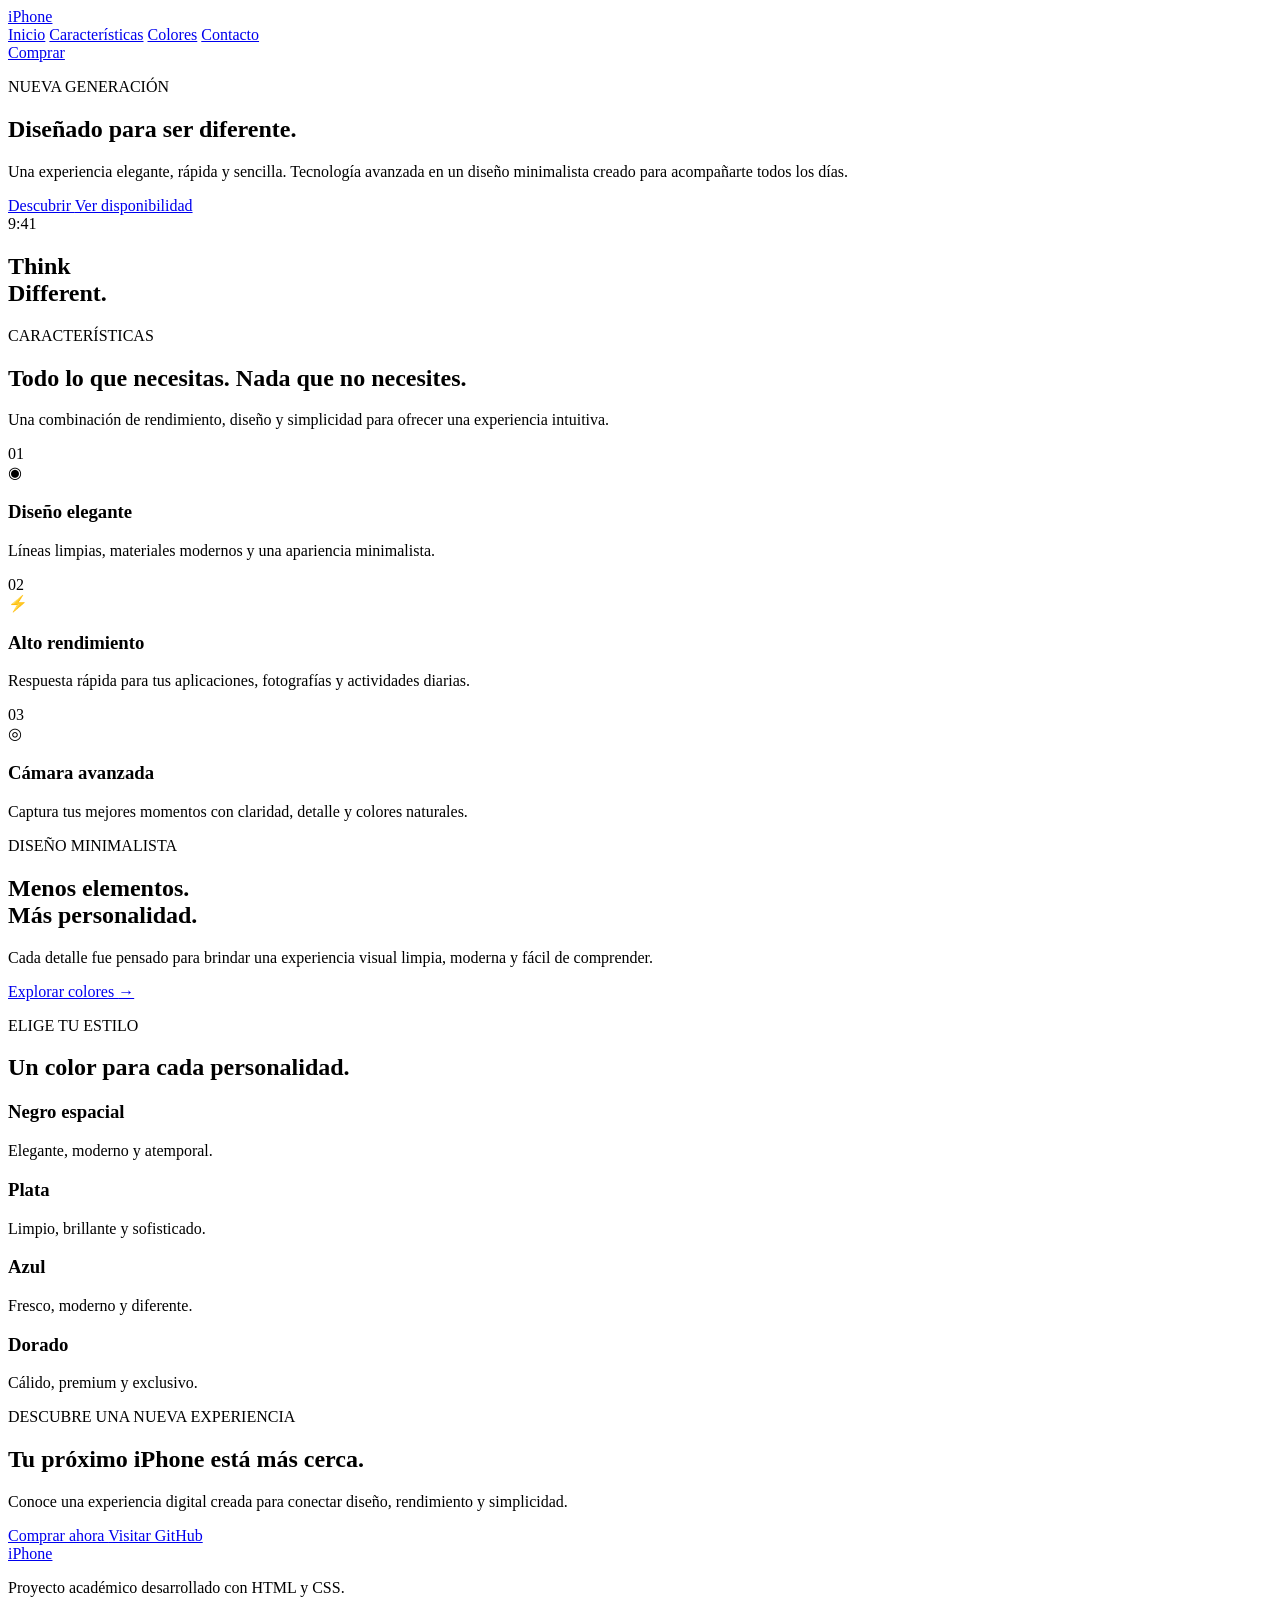
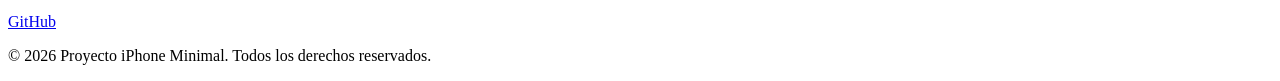
==== index 22.14.45.html @ 45d83fbd "Add files via upload" ====
<!DOCTYPE html>
<html lang="es">

<head>
    <meta charset="UTF-8">

    <meta
        name="viewport"
        content="width=device-width, initial-scale=1.0"
    >

    <meta
        name="description"
        content="Página web minimalista de presentación de iPhone desarrollada con HTML y CSS."
    >

    <title>iPhone | Diseño minimalista</title>

    <!-- Tipografía -->
    <link rel="preconnect" href="https://fonts.googleapis.com">

    <link
        rel="preconnect"
        href="https://fonts.gstatic.com"
        crossorigin
    >

    <link
        href="https://fonts.googleapis.com/css2?family=Inter:wght@400;500;600;700;800&display=swap"
        rel="stylesheet"
    >

    <!-- Conexión correcta con el CSS -->
    <link rel="stylesheet" href="estilos.css">
</head>

<body>

    <!-- Encabezado -->
    <header class="encabezado">

        <div class="contenedor navegacion">

            <a href="#inicio" class="logo">
                iPhone
            </a>

            <nav class="menu">
                <a href="#inicio">Inicio</a>
                <a href="#caracteristicas">Características</a>
                <a href="#colores">Colores</a>
                <a href="#contacto">Contacto</a>
            </nav>

            <a href="#comprar" class="boton boton-pequeno">
                Comprar
            </a>

        </div>

    </header>


    <main>

        <!-- Portada -->
        <section class="hero" id="inicio">

            <div class="contenedor contenido-hero">

                <div class="texto-hero">

                    <p class="etiqueta">
                        NUEVA GENERACIÓN
                    </p>

                    <h1>
                        Diseñado para
                        <span>ser diferente.</span>
                    </h1>

                    <p class="descripcion">
                        Una experiencia elegante, rápida y sencilla.
                        Tecnología avanzada en un diseño minimalista
                        creado para acompañarte todos los días.
                    </p>

                    <div class="botones">

                        <a href="#caracteristicas" class="boton boton-principal">
                            Descubrir
                        </a>

                        <a href="#comprar" class="boton boton-secundario">
                            Ver disponibilidad
                        </a>

                    </div>

                </div>


                <!-- iPhone creado únicamente con CSS -->
                <div class="contenedor-telefono">

                    <div class="circulo-fondo"></div>

                    <div class="telefono">

                        <div class="boton-lateral boton-volumen-uno"></div>
                        <div class="boton-lateral boton-volumen-dos"></div>

                        <div class="pantalla">

                            <div class="isla-dinamica"></div>

                            <div class="contenido-pantalla">

                                <span>9:41</span>

                                <h2>
                                    Think<br>
                                    Different.
                                </h2>

                                <div class="linea-pantalla"></div>

                            </div>

                        </div>

                    </div>

                </div>

            </div>

        </section>


        <!-- Características -->
        <section class="seccion caracteristicas" id="caracteristicas">

            <div class="contenedor">

                <div class="encabezado-seccion">

                    <p class="etiqueta">
                        CARACTERÍSTICAS
                    </p>

                    <h2>
                        Todo lo que necesitas.
                        Nada que no necesites.
                    </h2>

                    <p>
                        Una combinación de rendimiento, diseño y simplicidad
                        para ofrecer una experiencia intuitiva.
                    </p>

                </div>


                <div class="cuadricula-tarjetas">

                    <article class="tarjeta">

                        <span class="numero">01</span>

                        <div class="icono">◉</div>

                        <h3>Diseño elegante</h3>

                        <p>
                            Líneas limpias, materiales modernos y una
                            apariencia minimalista.
                        </p>

                    </article>


                    <article class="tarjeta">

                        <span class="numero">02</span>

                        <div class="icono">⚡</div>

                        <h3>Alto rendimiento</h3>

                        <p>
                            Respuesta rápida para tus aplicaciones,
                            fotografías y actividades diarias.
                        </p>

                    </article>


                    <article class="tarjeta">

                        <span class="numero">03</span>

                        <div class="icono">◎</div>

                        <h3>Cámara avanzada</h3>

                        <p>
                            Captura tus mejores momentos con claridad,
                            detalle y colores naturales.
                        </p>

                    </article>

                </div>

            </div>

        </section>


        <!-- Diseño -->
        <section class="seccion seccion-diseno">

            <div class="contenedor bloque-diseno">

                <div class="informacion-diseno">

                    <p class="etiqueta">
                        DISEÑO MINIMALISTA
                    </p>

                    <h2>
                        Menos elementos.<br>
                        Más personalidad.
                    </h2>

                    <p>
                        Cada detalle fue pensado para brindar una experiencia
                        visual limpia, moderna y fácil de comprender.
                    </p>

                    <a href="#colores" class="enlace">
                        Explorar colores
                        <span>→</span>
                    </a>

                </div>


                <div class="representacion-camaras">

                    <div class="modulo-camara">

                        <div class="camara"></div>
                        <div class="camara"></div>
                        <div class="camara"></div>

                        <div class="flash"></div>

                    </div>

                </div>

            </div>

        </section>


        <!-- Colores -->
        <section class="seccion colores" id="colores">

            <div class="contenedor">

                <div class="encabezado-seccion">

                    <p class="etiqueta">
                        ELIGE TU ESTILO
                    </p>

                    <h2>
                        Un color para cada personalidad.
                    </h2>

                </div>


                <div class="lista-colores">

                    <article class="opcion-color">

                        <div class="muestra muestra-negra"></div>

                        <h3>Negro espacial</h3>

                        <p>
                            Elegante, moderno y atemporal.
                        </p>

                    </article>


                    <article class="opcion-color">

                        <div class="muestra muestra-plata"></div>

                        <h3>Plata</h3>

                        <p>
                            Limpio, brillante y sofisticado.
                        </p>

                    </article>


                    <article class="opcion-color">

                        <div class="muestra muestra-azul"></div>

                        <h3>Azul</h3>

                        <p>
                            Fresco, moderno y diferente.
                        </p>

                    </article>


                    <article class="opcion-color">

                        <div class="muestra muestra-dorado"></div>

                        <h3>Dorado</h3>

                        <p>
                            Cálido, premium y exclusivo.
                        </p>

                    </article>

                </div>

            </div>

        </section>


        <!-- Llamado a la acción -->
        <section class="seccion llamada-accion" id="comprar">

            <div class="contenedor contenido-llamada">

                <p class="etiqueta">
                    DESCUBRE UNA NUEVA EXPERIENCIA
                </p>

                <h2>
                    Tu próximo iPhone está más cerca.
                </h2>

                <p>
                    Conoce una experiencia digital creada para conectar
                    diseño, rendimiento y simplicidad.
                </p>

                <div class="botones botones-centrados">

                    <a href="#" class="boton boton-principal">
                        Comprar ahora
                    </a>

                    <!-- Botón solicitado para GitHub -->
                    <a
                        href="https://github.com/TU-USUARIO/TU-REPOSITORIO"
                        target="_blank"
                        rel="noopener noreferrer"
                        class="boton boton-github"
                    >
                        Visitar GitHub
                    </a>

                </div>

            </div>

        </section>

    </main>


    <!-- Pie de página -->
    <footer class="pie-pagina" id="contacto">

        <div class="contenedor contenido-pie">

            <a href="#inicio" class="logo">
                iPhone
            </a>

            <p>
                Proyecto académico desarrollado con HTML y CSS.
            </p>

            <a
                href="https://github.com"
                target="_blank"
                rel="noopener noreferrer"
            >
                GitHub
            </a>

        </div>

        <div class="derechos">
            <p>
                © 2026 Proyecto iPhone Minimal. Todos los derechos reservados.
            </p>
        </div>

    </footer>

</body>

</html>
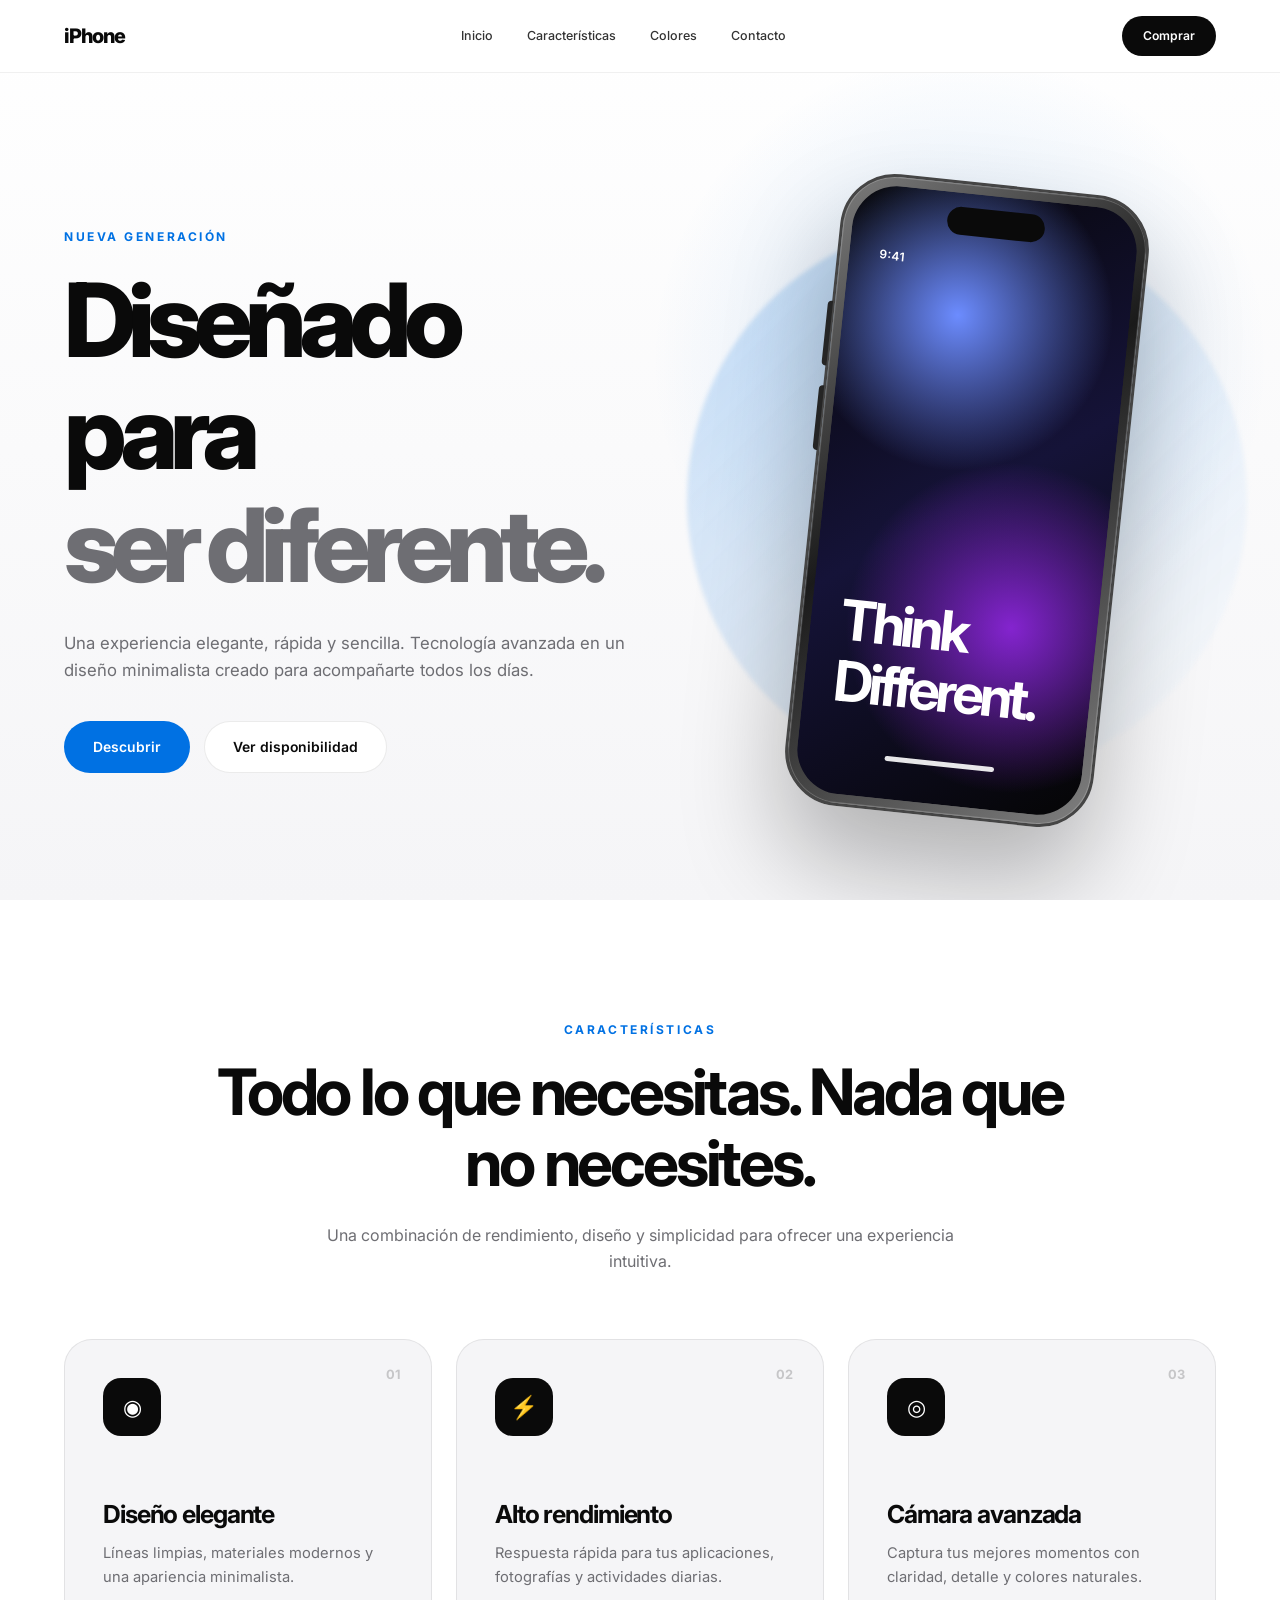
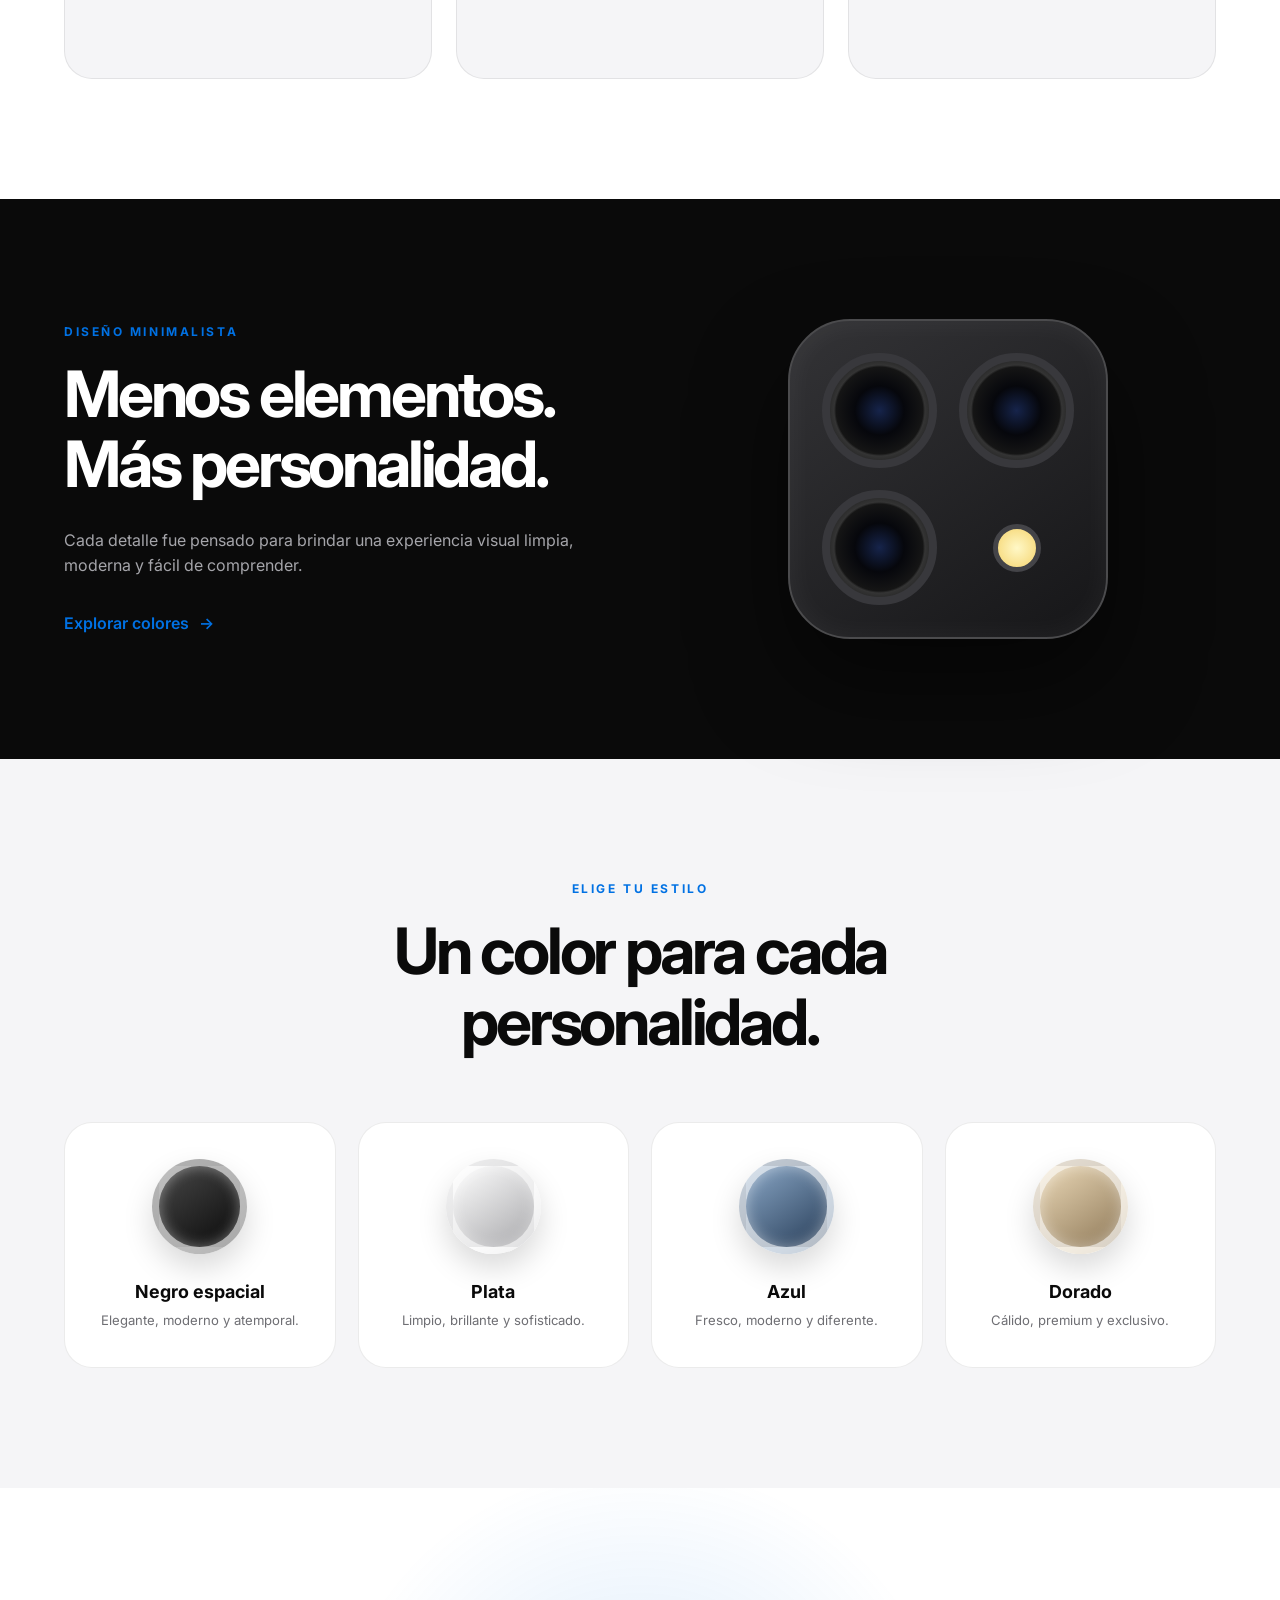
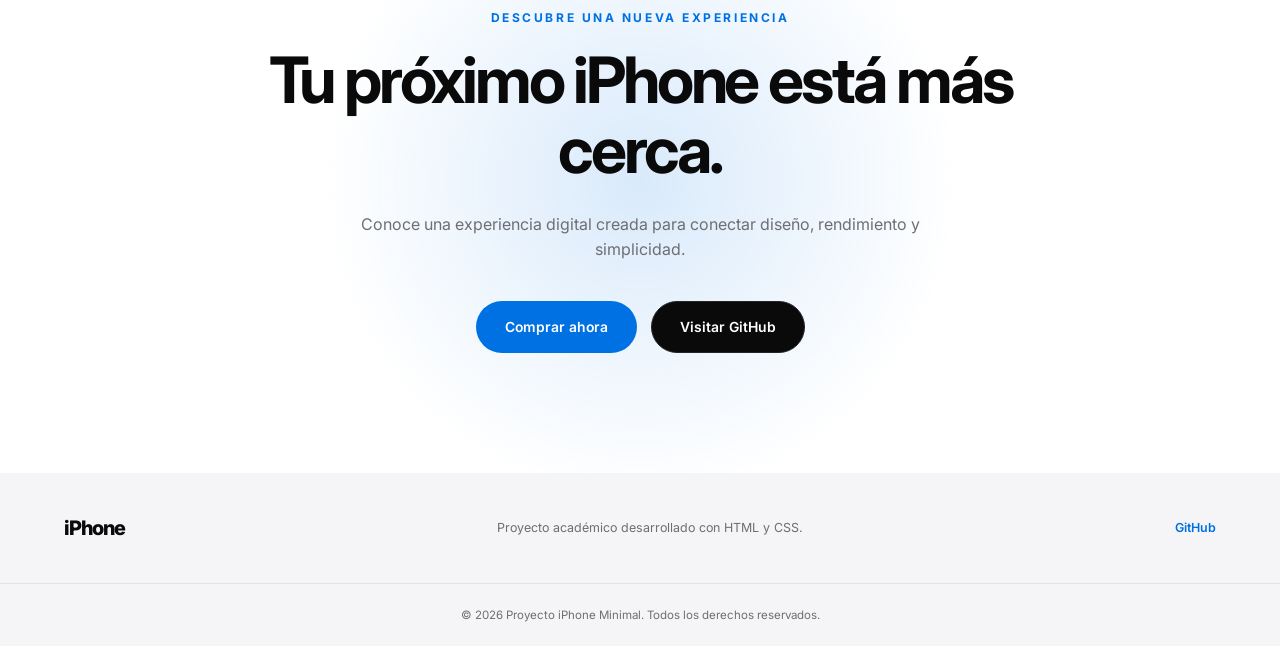
==== commit a75b1f68: "Update index 22.14.45.html" ====
--- a/index 22.14.45.html
+++ b/index 22.14.45.html
@@ -31,7 +31,7 @@
     >
 
     <!-- Conexión correcta con el CSS -->
-    <link rel="stylesheet" href="estilos.css">
+    <link rel="stylesheet" href="./CSS/estilos.css">
 </head>
 
 <body>
@@ -420,4 +420,4 @@
 
 </body>
 
-</html>+</html>
--- a/CSS/estilos.css
+++ b/CSS/estilos.css
@@ -0,0 +1,870 @@
+/* =========================================
+   VARIABLES Y CONFIGURACIÓN GENERAL
+========================================= */
+
+:root {
+    --negro: #0a0a0a;
+    --negro-suave: #161616;
+    --gris-oscuro: #252525;
+    --gris: #6e6e73;
+    --gris-claro: #f5f5f7;
+    --blanco: #ffffff;
+
+    /*
+       CAMBIO 1 PARA EL COMPAÑERO 1:
+       Cambiar el color principal azul por otro color.
+       Rama recomendada: cambio-color-principal
+    */
+    --acento: #0071e3;
+
+    --acento-oscuro: #0059b3;
+    --borde: rgba(0, 0, 0, 0.08);
+    --sombra: 0 30px 80px rgba(0, 0, 0, 0.12);
+}
+
+* {
+    margin: 0;
+    padding: 0;
+    box-sizing: border-box;
+}
+
+html {
+    scroll-behavior: smooth;
+}
+
+body {
+    overflow-x: hidden;
+    background-color: var(--blanco);
+    color: var(--negro);
+    font-family: "Inter", sans-serif;
+    line-height: 1.6;
+}
+
+a {
+    color: inherit;
+    text-decoration: none;
+}
+
+button,
+input {
+    font: inherit;
+}
+
+.contenedor {
+    width: min(90%, 1200px);
+    margin: 0 auto;
+}
+
+.seccion {
+    padding: 120px 0;
+}
+
+.etiqueta {
+    margin-bottom: 18px;
+    color: var(--acento);
+    font-size: 0.75rem;
+    font-weight: 700;
+    letter-spacing: 0.16rem;
+    text-transform: uppercase;
+}
+
+h1,
+h2,
+h3 {
+    line-height: 1.1;
+}
+
+h2 {
+    font-size: clamp(2.5rem, 5vw, 4.6rem);
+    letter-spacing: -0.2rem;
+}
+
+p {
+    color: var(--gris);
+}
+
+
+/* =========================================
+   BOTONES
+========================================= */
+
+.boton {
+    display: inline-flex;
+    align-items: center;
+    justify-content: center;
+    min-height: 52px;
+    padding: 0 28px;
+    border: 1px solid transparent;
+    border-radius: 999px;
+    font-size: 0.87rem;
+    font-weight: 600;
+    cursor: pointer;
+    transition:
+        transform 0.3s ease,
+        background-color 0.3s ease,
+        color 0.3s ease,
+        box-shadow 0.3s ease;
+}
+
+.boton-principal {
+    background-color: var(--acento);
+    color: var(--blanco);
+}
+
+/*
+   CAMBIO 2 PARA EL COMPAÑERO 2:
+   Mejorar el efecto hover del botón principal.
+   Puede agregar scale, sombra o cambiar el color.
+   Rama recomendada: cambio-hover-boton
+*/
+.boton-principal:hover {
+    background-color: var(--acento-oscuro);
+    transform: translateY(-2px);
+}
+
+.boton-secundario {
+    border-color: var(--borde);
+    background-color: var(--blanco);
+    color: var(--negro);
+}
+
+.boton-secundario:hover {
+    background-color: var(--gris-claro);
+    transform: translateY(-2px);
+}
+
+.boton-github {
+    border-color: var(--gris-oscuro);
+    background-color: var(--negro);
+    color: var(--blanco);
+}
+
+.boton-github:hover {
+    background-color: var(--gris-oscuro);
+    transform: translateY(-2px);
+}
+
+.boton-pequeno {
+    min-height: 40px;
+    padding: 0 20px;
+    background-color: var(--negro);
+    color: var(--blanco);
+    font-size: 0.76rem;
+}
+
+
+/* =========================================
+   ENCABEZADO
+========================================= */
+
+.encabezado {
+    position: fixed;
+    top: 0;
+    left: 0;
+    z-index: 1000;
+    width: 100%;
+    border-bottom: 1px solid rgba(0, 0, 0, 0.06);
+    background-color: rgba(255, 255, 255, 0.82);
+    backdrop-filter: blur(20px);
+}
+
+.navegacion {
+    display: flex;
+    align-items: center;
+    justify-content: space-between;
+    min-height: 72px;
+}
+
+.logo {
+    color: var(--negro);
+    font-size: 1.25rem;
+    font-weight: 800;
+    letter-spacing: -0.06rem;
+}
+
+.menu {
+    display: flex;
+    align-items: center;
+    gap: 34px;
+}
+
+.menu a {
+    color: #333333;
+    font-size: 0.78rem;
+    font-weight: 500;
+    transition: color 0.3s ease;
+}
+
+.menu a:hover {
+    color: var(--acento);
+}
+
+
+/* =========================================
+   PORTADA
+========================================= */
+
+.hero {
+    display: flex;
+    align-items: center;
+    min-height: 100vh;
+    padding-top: 100px;
+    overflow: hidden;
+    background:
+        radial-gradient(
+            circle at 75% 40%,
+            rgba(0, 113, 227, 0.14),
+            transparent 28%
+        ),
+        linear-gradient(
+            180deg,
+            #ffffff 0%,
+            #f5f5f7 100%
+        );
+}
+
+.contenido-hero {
+    display: grid;
+    grid-template-columns: 1fr 0.85fr;
+    gap: 70px;
+    align-items: center;
+}
+
+.texto-hero h1 {
+    max-width: 780px;
+    font-size: clamp(4.2rem, 8vw, 7.7rem);
+    font-weight: 800;
+    letter-spacing: -0.5rem;
+}
+
+.texto-hero h1 span {
+    display: block;
+    color: var(--gris);
+}
+
+.descripcion {
+    max-width: 610px;
+    margin-top: 28px;
+    font-size: 1.05rem;
+}
+
+.botones {
+    display: flex;
+    flex-wrap: wrap;
+    gap: 14px;
+    margin-top: 38px;
+}
+
+
+/* =========================================
+   IPHONE CREADO CON CSS
+========================================= */
+
+.contenedor-telefono {
+    position: relative;
+    display: flex;
+    align-items: center;
+    justify-content: center;
+    min-height: 660px;
+}
+
+.circulo-fondo {
+    position: absolute;
+    width: 560px;
+    height: 560px;
+    border-radius: 50%;
+    background:
+        linear-gradient(
+            135deg,
+            rgba(0, 113, 227, 0.2),
+            rgba(255, 255, 255, 0.3)
+        );
+    filter: blur(2px);
+}
+
+.telefono {
+    position: relative;
+    z-index: 2;
+    width: 310px;
+    height: 635px;
+    padding: 9px;
+    border: 3px solid #454545;
+    border-radius: 55px;
+    background:
+        linear-gradient(
+            135deg,
+            #7b7b7b,
+            #1a1a1a 45%,
+            #808080
+        );
+    box-shadow:
+        0 55px 100px rgba(0, 0, 0, 0.28),
+        inset 0 0 0 1px rgba(255, 255, 255, 0.2);
+    transform: rotate(6deg);
+}
+
+.pantalla {
+    position: relative;
+    width: 100%;
+    height: 100%;
+    overflow: hidden;
+    border-radius: 45px;
+    background:
+        radial-gradient(
+            circle at 40% 20%,
+            #6c8cff,
+            transparent 30%
+        ),
+        radial-gradient(
+            circle at 70% 70%,
+            #8424cf,
+            transparent 35%
+        ),
+        linear-gradient(
+            145deg,
+            #050505,
+            #151338 50%,
+            #050505
+        );
+}
+
+.isla-dinamica {
+    position: absolute;
+    top: 14px;
+    left: 50%;
+    width: 98px;
+    height: 28px;
+    border-radius: 30px;
+    background-color: var(--negro);
+    transform: translateX(-50%);
+}
+
+.contenido-pantalla {
+    display: flex;
+    flex-direction: column;
+    height: 100%;
+    padding: 60px 30px 38px;
+    color: var(--blanco);
+}
+
+.contenido-pantalla > span {
+    font-size: 0.75rem;
+    font-weight: 600;
+}
+
+.contenido-pantalla h2 {
+    margin-top: auto;
+    color: var(--blanco);
+    font-size: 3.5rem;
+    letter-spacing: -0.25rem;
+}
+
+.linea-pantalla {
+    width: 110px;
+    height: 5px;
+    margin: 38px auto 0;
+    border-radius: 10px;
+    background-color: rgba(255, 255, 255, 0.9);
+}
+
+.boton-lateral {
+    position: absolute;
+    left: -7px;
+    width: 5px;
+    border-radius: 4px 0 0 4px;
+    background-color: #252525;
+}
+
+.boton-volumen-uno {
+    top: 130px;
+    height: 65px;
+}
+
+.boton-volumen-dos {
+    top: 215px;
+    height: 65px;
+}
+
+
+/* =========================================
+   CARACTERÍSTICAS
+========================================= */
+
+.caracteristicas {
+    background-color: var(--blanco);
+}
+
+.encabezado-seccion {
+    max-width: 850px;
+    margin: 0 auto 65px;
+    text-align: center;
+}
+
+.encabezado-seccion p:last-child {
+    max-width: 650px;
+    margin: 25px auto 0;
+}
+
+.cuadricula-tarjetas {
+    display: grid;
+    grid-template-columns: repeat(3, 1fr);
+    gap: 24px;
+}
+
+/*
+   CAMBIO 3 PARA EL COMPAÑERO 3:
+   Modificar el diseño de las tarjetas.
+   Puede cambiar border-radius, sombra o fondo.
+   Rama recomendada: cambio-diseno-tarjetas
+*/
+.tarjeta {
+    position: relative;
+    min-height: 340px;
+    padding: 38px;
+    overflow: hidden;
+    border: 1px solid var(--borde);
+    border-radius: 28px;
+    background-color: var(--gris-claro);
+    transition:
+        transform 0.3s ease,
+        box-shadow 0.3s ease;
+}
+
+.tarjeta:hover {
+    box-shadow: var(--sombra);
+    transform: translateY(-8px);
+}
+
+.numero {
+    position: absolute;
+    top: 25px;
+    right: 30px;
+    color: #c6c6c8;
+    font-size: 0.8rem;
+    font-weight: 700;
+}
+
+.icono {
+    display: flex;
+    align-items: center;
+    justify-content: center;
+    width: 58px;
+    height: 58px;
+    margin-bottom: 65px;
+    border-radius: 18px;
+    background-color: var(--negro);
+    color: var(--blanco);
+    font-size: 1.4rem;
+}
+
+.tarjeta h3 {
+    margin-bottom: 14px;
+    font-size: 1.55rem;
+    letter-spacing: -0.07rem;
+}
+
+.tarjeta p {
+    font-size: 0.92rem;
+}
+
+
+/* =========================================
+   DISEÑO Y CÁMARAS
+========================================= */
+
+.seccion-diseno {
+    background-color: var(--negro);
+    color: var(--blanco);
+}
+
+.bloque-diseno {
+    display: grid;
+    grid-template-columns: 1fr 1fr;
+    gap: 80px;
+    align-items: center;
+}
+
+.informacion-diseno h2 {
+    color: var(--blanco);
+}
+
+.informacion-diseno > p:not(.etiqueta) {
+    max-width: 560px;
+    margin-top: 28px;
+    color: #a5a5aa;
+}
+
+.enlace {
+    display: inline-flex;
+    align-items: center;
+    gap: 10px;
+    margin-top: 32px;
+    color: var(--acento);
+    font-weight: 600;
+}
+
+.enlace span {
+    transition: transform 0.3s ease;
+}
+
+.enlace:hover span {
+    transform: translateX(5px);
+}
+
+.representacion-camaras {
+    display: flex;
+    align-items: center;
+    justify-content: center;
+}
+
+.modulo-camara {
+    display: grid;
+    grid-template-columns: repeat(2, 115px);
+    gap: 22px;
+    padding: 32px;
+    border: 2px solid #4b4b4d;
+    border-radius: 62px;
+    background:
+        linear-gradient(
+            145deg,
+            #333336,
+            #161618
+        );
+    box-shadow:
+        0 45px 90px rgba(0, 0, 0, 0.5),
+        inset 0 0 30px rgba(255, 255, 255, 0.05);
+}
+
+.camara {
+    width: 115px;
+    height: 115px;
+    border: 8px solid #38383c;
+    border-radius: 50%;
+    background:
+        radial-gradient(
+            circle,
+            #16244b 0%,
+            #06070c 35%,
+            #151515 62%,
+            #343434 65%,
+            #050505 100%
+        );
+}
+
+.flash {
+    align-self: center;
+    justify-self: center;
+    width: 48px;
+    height: 48px;
+    border: 5px solid #444448;
+    border-radius: 50%;
+    background:
+        radial-gradient(
+            circle,
+            #fff8c7,
+            #f5d46e
+        );
+}
+
+
+/* =========================================
+   COLORES
+========================================= */
+
+.colores {
+    background-color: var(--gris-claro);
+}
+
+.lista-colores {
+    display: grid;
+    grid-template-columns: repeat(4, 1fr);
+    gap: 22px;
+}
+
+.opcion-color {
+    padding: 36px 25px;
+    border: 1px solid var(--borde);
+    border-radius: 28px;
+    background-color: var(--blanco);
+    text-align: center;
+    transition: transform 0.3s ease;
+}
+
+.opcion-color:hover {
+    transform: translateY(-7px);
+}
+
+.muestra {
+    width: 95px;
+    height: 95px;
+    margin: 0 auto 28px;
+    border: 7px solid rgba(255, 255, 255, 0.65);
+    border-radius: 50%;
+    box-shadow:
+        0 14px 30px rgba(0, 0, 0, 0.15),
+        inset 0 0 14px rgba(255, 255, 255, 0.4);
+}
+
+.muestra-negra {
+    background:
+        linear-gradient(
+            145deg,
+            #484848,
+            #090909
+        );
+}
+
+.muestra-plata {
+    background:
+        linear-gradient(
+            145deg,
+            #ffffff,
+            #a7a7aa
+        );
+}
+
+.muestra-azul {
+    background:
+        linear-gradient(
+            145deg,
+            #8aa7c6,
+            #273d58
+        );
+}
+
+.muestra-dorado {
+    background:
+        linear-gradient(
+            145deg,
+            #ead8b7,
+            #8f7958
+        );
+}
+
+.opcion-color h3 {
+    margin-bottom: 8px;
+    font-size: 1.12rem;
+}
+
+.opcion-color p {
+    font-size: 0.82rem;
+}
+
+
+/* =========================================
+   LLAMADA A LA ACCIÓN
+========================================= */
+
+.llamada-accion {
+    background:
+        radial-gradient(
+            circle at center,
+            rgba(0, 113, 227, 0.15),
+            transparent 45%
+        ),
+        var(--blanco);
+}
+
+.contenido-llamada {
+    max-width: 900px;
+    text-align: center;
+}
+
+.contenido-llamada h2 {
+    margin: 0 auto;
+}
+
+.contenido-llamada > p:not(.etiqueta) {
+    max-width: 650px;
+    margin: 26px auto 0;
+}
+
+.botones-centrados {
+    justify-content: center;
+}
+
+
+/* =========================================
+   PIE DE PÁGINA
+========================================= */
+
+.pie-pagina {
+    background-color: var(--gris-claro);
+}
+
+.contenido-pie {
+    display: flex;
+    align-items: center;
+    justify-content: space-between;
+    gap: 30px;
+    min-height: 110px;
+}
+
+.contenido-pie p,
+.contenido-pie > a:last-child {
+    font-size: 0.78rem;
+}
+
+.contenido-pie > a:last-child {
+    color: var(--acento);
+    font-weight: 600;
+}
+
+.derechos {
+    padding: 22px;
+    border-top: 1px solid var(--borde);
+    text-align: center;
+}
+
+.derechos p {
+    font-size: 0.72rem;
+}
+
+
+/* =========================================
+   RESPONSIVE PARA TABLET
+========================================= */
+
+@media (max-width: 950px) {
+
+    .menu {
+        display: none;
+    }
+
+    .contenido-hero {
+        grid-template-columns: 1fr;
+        padding-top: 100px;
+        text-align: center;
+    }
+
+    .descripcion {
+        margin-right: auto;
+        margin-left: auto;
+    }
+
+    .botones {
+        justify-content: center;
+    }
+
+    .texto-hero h1 {
+        letter-spacing: -0.35rem;
+    }
+
+    .contenedor-telefono {
+        min-height: 700px;
+    }
+
+    .cuadricula-tarjetas {
+        grid-template-columns: 1fr;
+    }
+
+    .bloque-diseno {
+        grid-template-columns: 1fr;
+        text-align: center;
+    }
+
+    .informacion-diseno > p:not(.etiqueta) {
+        margin-right: auto;
+        margin-left: auto;
+    }
+
+    .lista-colores {
+        grid-template-columns: repeat(2, 1fr);
+    }
+}
+
+
+/* =========================================
+   RESPONSIVE PARA CELULAR
+========================================= */
+
+@media (max-width: 600px) {
+
+    .seccion {
+        padding: 85px 0;
+    }
+
+    .navegacion {
+        min-height: 65px;
+    }
+
+    .navegacion .boton {
+        display: none;
+    }
+
+    .hero {
+        padding-top: 75px;
+    }
+
+    .texto-hero h1 {
+        font-size: 3.6rem;
+        letter-spacing: -0.25rem;
+    }
+
+    .descripcion {
+        font-size: 0.9rem;
+    }
+
+    .botones {
+        flex-direction: column;
+    }
+
+    .botones .boton {
+        width: 100%;
+    }
+
+    .contenedor-telefono {
+        min-height: 590px;
+    }
+
+    .circulo-fondo {
+        width: 390px;
+        height: 390px;
+    }
+
+    .telefono {
+        width: 245px;
+        height: 505px;
+        border-radius: 46px;
+    }
+
+    .pantalla {
+        border-radius: 37px;
+    }
+
+    .contenido-pantalla h2 {
+        font-size: 2.7rem;
+    }
+
+    h2 {
+        font-size: 2.7rem;
+        letter-spacing: -0.13rem;
+    }
+
+    .tarjeta {
+        min-height: auto;
+    }
+
+    .modulo-camara {
+        grid-template-columns: repeat(2, 85px);
+        gap: 15px;
+        padding: 25px;
+        border-radius: 48px;
+    }
+
+    .camara {
+        width: 85px;
+        height: 85px;
+    }
+
+    .lista-colores {
+        grid-template-columns: 1fr;
+    }
+
+    .contenido-pie {
+        flex-direction: column;
+        justify-content: center;
+        padding: 35px 0;
+        text-align: center;
+    }
+}
